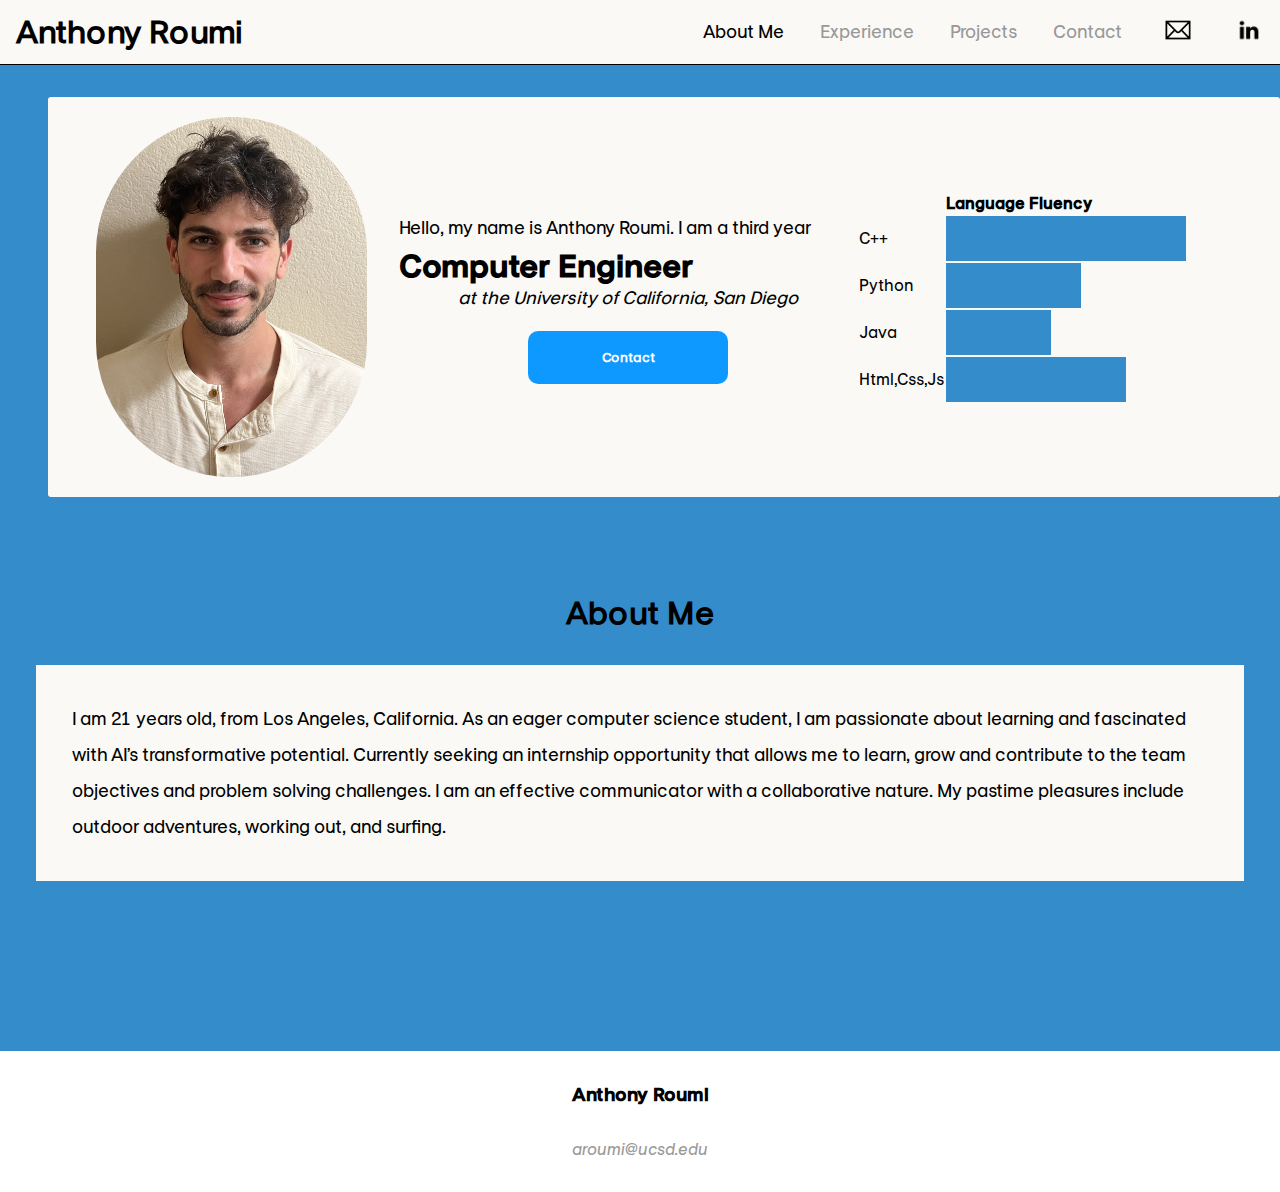
==== index.html @ ed226b7c "errorsfixed" ====
<!DOCTYPE html>
<html lang="en">

<head>
	<meta charset="utf-8" />
	<meta name="description" content="Anthony Roumi's Personal Portfolio" />
	<meta name="keywords" content="HTML, CSS, JavaScript, Computer Engineer" />
	<meta name="author" content="Anthony Roumi" />
	<meta name="viewport" content="width=device-width, initial-scale=1.0" />
	<link rel="stylesheet" media="screen and (min-width: 850px)" href="styles/header.css"/>
	<link rel="stylesheet" media="screen and (max-width: 849px)" href="styles/dropdown.css"/>


	
	<link rel="stylesheet" media="screen and (min-width: 850px)" href="styles/main.css"/>
	<link rel="stylesheet" media="screen and (min-width: 640px) and (max-width: 849px)" href="styles/tablet.css"/>
	<link rel="stylesheet" media="screen and (max-width: 639px)" href="styles/phone.css"/>

	<script>console.log("Hire me!");</script>

	<title>Anthony Roumi</title>
	<template>hidden</template>
	</head>
	<body>			
		<header class="header">
			<h1>
				<a href="/index.html"> Anthony Roumi</a>
			</h1>
				<nav class="navigation_bar">
					<button class="dropbtn">Menu</button>
					<ul class="dropdown">
							<li class="current">
								<a href="/index.html">About Me</a>
							</li>
							<li>
								<a href="/experience.html">Experience</a>
							</li>
							<li>
								<a href="/projects.html">Projects</a>
							</li>
							<li>
								<a href="/contact_me.html">Contact</a>
							</li>
							<li>
								<a href="mailto:aroumi@ucsd.edu"><img height="40" src="/images/contacticons/mailicon.png" alt="mail icon"></a>
							</li>
							<li>
								<a href="https://www.linkedin.com/in/anthony-roumi-6b647123b/"><img height="30" src="/images/contacticons/linkedinicon.png" alt="linkedin icon"></a>
							</li>
					</ul>
				</nav>
				</header>
				<div id="intro">
					<section class="introinfo">
						<p style="line-height: 2;">Hello, my name is Anthony Roumi. I am a third year</p>
						
						<b>Computer Engineer</b>
						
						<em> at the University of California, San Diego</em>
						<br>
						<button id="contact"> Contact</button>
					</section>
					
					<img src="/images/profilepic.jpg" alt="Profile image">
					
					

					<table>
						<tr>
							<th></th>
							<th style="font-family:europabold">Language Fluency</th>
						</tr>
						<tr>
							<td>C++</td>
							<td>
								<svg>
									<rect width="50" height="10" style="width:80%; height:100%"/>
								</svg>
							</td>
						</tr>
						<tr>
							<td>Python</td>
							<td>
								<svg>
									<rect width="50" height="10" style="width:45%; height:100%"/>
								</svg>
							</td>
						</tr>
						<tr>
							<td>Java</td>
							<td>
								<svg>
									<rect width="50" height="10" style="width:35%; height:100%"/>
								</svg>
							</td>
						</tr>
						<tr>
							<td>Html,Css,Js</td>
							<td>
								<svg>
									<rect width="50" height="10" style="width:60%; height:100%"/>
								</svg>
							</td>
						</tr>
					</table>
				
				</div>
		<main>
			<div class="aboutme">
				<section class="about_container">
					<h2>About Me</h2>
					<p>I am 21 years old, from Los Angeles, California. 
						As an eager computer science student, I am passionate about learning and fascinated 
						with AI’s transformative potential. Currently seeking an internship
						opportunity that allows me to learn, grow and contribute to
						the team objectives and problem solving challenges. I am an effective communicator
						with a collaborative nature. My pastime pleasures include outdoor adventures, working out, and surfing.
					</p>
				</section>
				</div>
			
			</main>
			<footer>
				<h3 style="font-family:europabold">Anthony Roumi</h3>
				<a href="mailto:aroumi@ucsd.edu"> <p style="font-family:europathin">aroumi@ucsd.edu</p></a>
			</footer>
		</body>
	</html>
---- styles/header.css ----
@import url(vars.css);

* {
  margin: 0;
  padding: 0;
  font-family: var(--main-font), sans-serif,serif;
}

body {
  background-color: var(--background-color);
}

.header {
  background-color: var(--offwhite);
  display: flex;
  justify-content: space-between;
  align-items:center;
  border-bottom:solid black 0.75px;
  height: 4em;
}

.header h1>a {
  margin-left:.5em;
  text-decoration: none;
  color:black;  
}

ul {
  display: flex;
  align-items: center;
  gap: 2em;
  font-size: large;
}


.navigation_bar {
  justify-content: flex-end;
  margin-right: 1em;
}

.dropbtn {
  display: none;
}


.current>a {
  color:black;
}

ul li,a {
  list-style-type: none;
  text-decoration: none;
  color:rgb(152, 152, 152);
}

a:has(+img) {
  display:flex;
}


footer {
  display:flex;
  flex-direction:column;
  gap:2em;
  align-items:center;
  background-color:white;
  padding:2em;
  margin-top:5em;
}

/* To animate the tabs */

a[href="/index.html"] {
  transition: all 150ms ease-out;
}
a[href="/index.html"]:hover {
  color:#000000;
}

a[href="/experience.html"] {
  transition: all 150ms ease-out;
}
a[href="/experience.html"]:hover {
  color:#000000;
}

a[href="/projects.html"] {
  transition: all 150ms ease-out;
}
a[href="/projects.html"]:hover {
  color:#000000;
}

a[href="/contact_me.html"] {
  transition: all 150ms ease-out;
}

a[href="/contact_me.html"]:hover {
  color:#000000;
}
---- styles/dropdown.css ----
@import url(vars.css);

* {
  margin: 0;
  padding: 0;
  font-family: var(--main-font), sans-serif,serif;
}

body {
  background-color: var(--background-color);
}

.header {
  background-color: var(--offwhite);
  display: flex;
  justify-content: space-between;
  align-items:center;
  border-bottom:solid black 0.75px;
  height: 4em;
}

.header h1>a {
  font-size: x-large;
  justify-self:center;
  margin-left:.5em;
  text-decoration: none;
  color:black;  
}



.navigation_bar {
  margin-right: 1em;
  overflow: hidden;
  background-color: var(--background-color);
  font-family: var(--main-font);
  z-index: 1;
  
}


.navigation_bar a {
  font-size: 1em;
  text-align:center;
  padding: 1em 2em;
  text-decoration: none;
}

.dropdown {
  overflow:hidden;
}

.dropbtn {
  border: none;
  outline: none;
  color: white;
  padding: 1em 3em;
  background-color: inherit;
  font-family: inherit; 
  margin: 0; 
}

.navigation_bar li a:hover, .dropdown:hover .dropbtn {
  background-color: white;
  
}

ul li {
  display: none;
  background-color: #f9f9f9;
  box-shadow: 0px 8px 16px 0px rgba(0,0,0,0.2);

  
}

ul li a {
  color: black;
  padding: 12em 16em;
  text-decoration: none;
  display: block;
}

ul li a a:hover {
  background-color: #ddd;
  align-self:flex-end;
}

ul li a:hover {
  background-color: rgb(198, 198, 198);
}

.navigation_bar:hover ul li {
  display: block;
}


.navigation_bar:hover ul{
  margin-top:250%;
}


footer {
  display:flex;
  flex-direction:column;
  gap:2em;
  align-items:center;
  background-color:white;
  padding:2em;
  margin-top:5em;
}
---- styles/main.css ----
@import url(vars.css);



#intro {
  margin-top: 2em;
  margin-left: 3em;
  display: flex;
  background-color: var(--offwhite);
  border-radius: 3px;
  height: 25em;
}


.introinfo {
  display: flex;
  flex-direction: column;
  font-size:large;
  align-self:center;
  width:100vw;
}

.introinfo b {
  position:relative;
  font-size:xx-large ; 
  font-family:europabold;
}

.introinfo em{
  position: relative;
  align-self: center;
}

#contact {
  
  object-fit: contain;
  align-self: center;
  height: 4em;
  width: 15em;
  background-color: #0D99FF; 
  border-radius: 10px;
  border: none;
  transition: all 100ms ease-out;
  color: white;
  font-weight: bold;
}

#contact:hover, #contact:focus {
  cursor:pointer;
}

#intro img {
  position:relative;
  align-self:center;
  margin-right:2em;
  order:-1;
  height: 40vh;
  border-radius: 10em;
  object-fit:contain;
  margin-left:3em; 
  
}

.aboutme {
  display: flex;

}


table {
  align-self:center;
  text-align: left;
  margin-right:2em;
}



th, td {
  vertical-align: middle;
}

svg {
  display: block; 
  height: 5vh; 
}

rect {
  width: 100%;
  height: 100%; 
  fill: var(--background-color);
}


.about_container {
  display: flex;
  flex-direction: column;
}

.about_container h2 {
  margin-top: 3em;
  margin-bottom:1em;
  font-size: xx-large;
  align-self: center;
}
.about_container p {
  background-color: var(--offwhite);
  color:rgb(0, 0, 0);
  align-self:center;
  font-size: large;
  line-height: 2;
  padding: 2em;
  margin: 0 2em;
  margin-bottom:5em;
  

}
---- styles/tablet.css ----
@import url(vars.css);



#intro {
  margin-top: 2em;
  display: flex;
  background-color: var(--offwhite);
  height: 25em;
  align-items: center;
  justify-content:space-evenly;
}



.introinfo {
  display: flex;
  flex-direction: column;
  font-size:medium;
  
  justify-self:center;
  margin-top: 3em; 
}


.introinfo em{
  position: relative;
  align-self: flex-end;
}

.introinfo b {
  font-size:x-large ; 
  font-family:europabold;
}

#contact {
  object-fit: contain;
  align-self: flex-end;
  justify-self:flex-end;
  height: 4em;
  width: 12em;
  background-color: #0D99FF; 
  border-radius: 10px;
  border: none;
  transition: all 100ms ease-out;
  color: white;
  font-weight: bold;
}

#contact:hover, #contact:focus {
  cursor:pointer;
  background-color: #6fb6e9;
}

#intro img {
  height: 40vh;
  border-radius: 10em;
  object-fit:contain;
  order:-1;
  margin-left:3em; 
}

.aboutme {
  display: flex;

}


table {
  display:none;
}



.about_container {
  display: flex;
  flex-direction: column;
}

.about_container h2 {
  margin-top: 3em;
  margin-bottom:1em;
  font-size: xx-large;
  align-self: center;
}
.about_container p {
  background-color: var(--offwhite);
  color:rgb(0, 0, 0);
  align-self:center;
  font-size: large;
  line-height: 2;
  padding: 2em;
  margin: 0 2em;
  margin-bottom:5em;
}
---- styles/phone.css ----
@import url(vars.css);



#intro {
  margin-top: 2em;
  display: flex;
  background-color: var(--offwhite);
  height: 25em;
  align-items: center;
  justify-content:space-between;
}


.introinfo {
  display: flex;
  flex-direction: column;
  font-size:small;
  align-self:center;
  order:1;
  margin-right:2em;
  justify-self:center;
  margin-left:1em;
}



.introinfo em{
  position: relative;
  align-self: flex-end;
  font-size:small;
}

.introinfo b {
  font-size:x-large ; 
  font-family:europabold;
}

#contact {
  display:none;
}


#intro img {
  height: 35vh;
  border-radius: 10em;
  object-fit:contain;
  order:-1;
  margin-left:2em; 
}

.aboutme {
  display: flex;

}


table {
  display:none;
 height: 15%;
  width: 30%;
  text-align: left;
  align-self:flex-end;
  margin-bottom:4em;
 order:-1;
 margin-left:2em;
  
}



th, td {
  vertical-align: middle;
}

svg {
  display: block; 
  height: 20px; 
}

rect {
  width: 100%;
  height: 100%; 
  fill: var(--background-color);
}


.about_container {
  display: flex;
  flex-direction: column;
}

.about_container h2 {
  margin-top: 3em;
  margin-bottom:1em;
  font-size: xx-large;
  align-self: center;
}
.about_container p {
  background-color: var(--offwhite);
  color:rgb(0, 0, 0);
  align-self:center;
  font-size: large;
  line-height: 2;
  padding: 2em;
  margin: 0 2em;
  margin-bottom:5em;
  

}
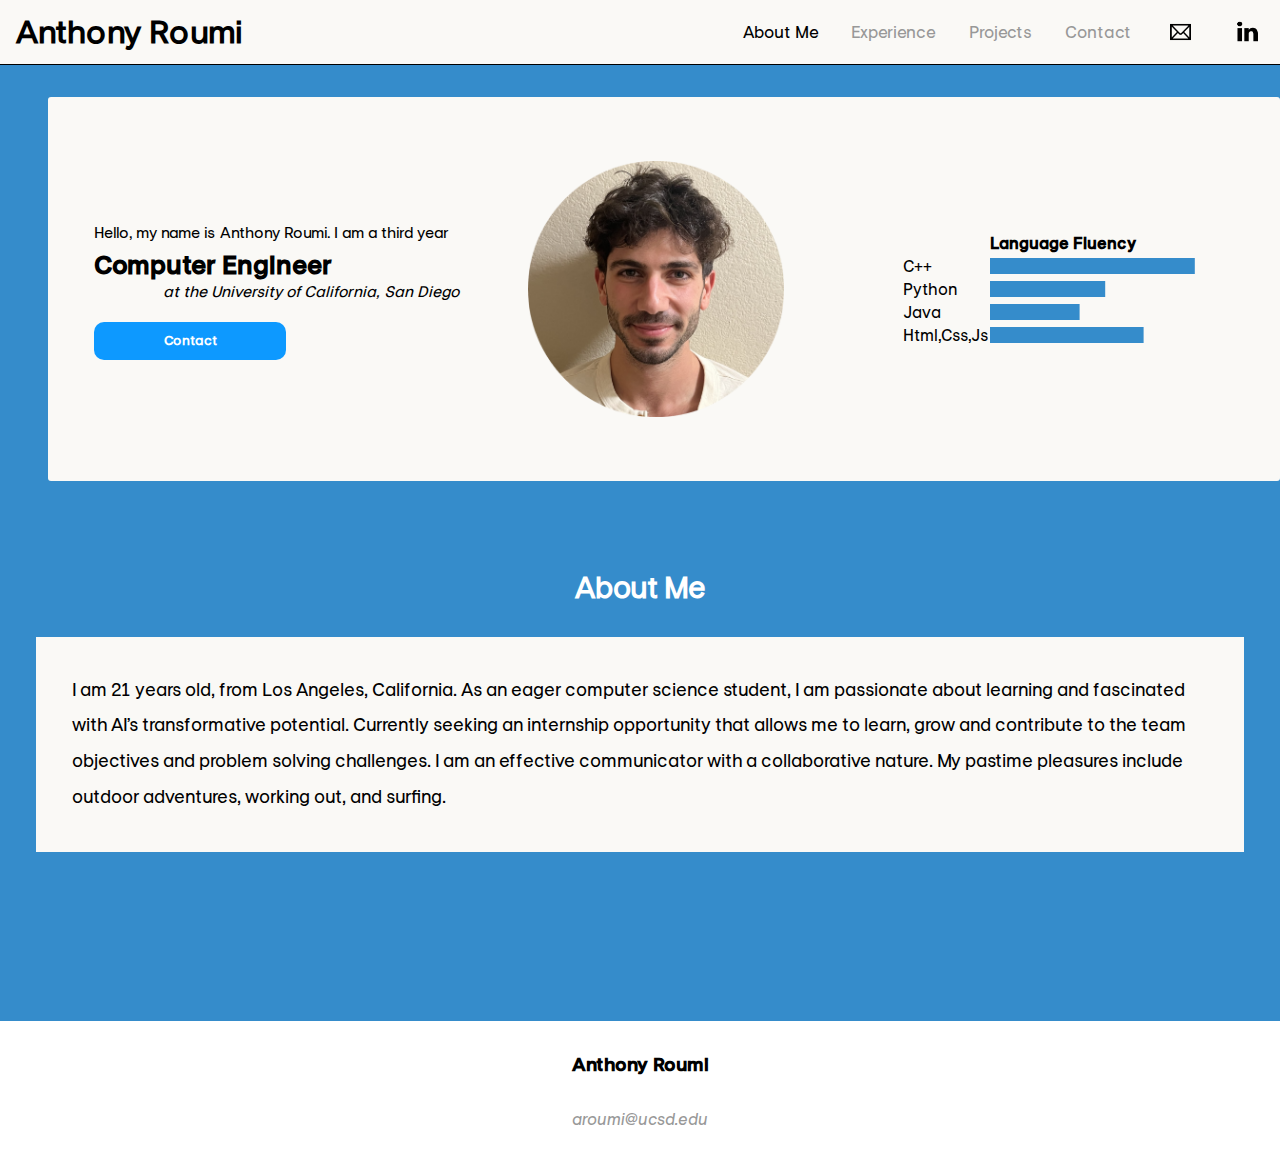
==== commit 8f9ca4bd: "responsivewebdesign:D" ====
--- a/index.html
+++ b/index.html
@@ -7,8 +7,8 @@
 	<meta name="keywords" content="HTML, CSS, JavaScript, Computer Engineer" />
 	<meta name="author" content="Anthony Roumi" />
 	<meta name="viewport" content="width=device-width, initial-scale=1.0" />
-	<link rel="stylesheet" media="screen and (min-width: 850px)" href="styles/header.css"/>
-	<link rel="stylesheet" media="screen and (max-width: 849px)" href="styles/dropdown.css"/>
+	<link rel="stylesheet" media="screen and (min-width: 950px)" href="styles/header.css"/>
+	<link rel="stylesheet" media="screen and (max-width: 949px)" href="styles/dropdown.css"/>
 
 
 	
@@ -42,10 +42,10 @@
 								<a href="/contact_me.html">Contact</a>
 							</li>
 							<li>
-								<a href="mailto:aroumi@ucsd.edu"><img height="40" src="/images/contacticons/mailicon.png" alt="mail icon"></a>
+								<a href="mailto:aroumi@ucsd.edu"><img style="margin-top:.3em" src="/images/contacticons/mailicon.png" alt="mail icon"></a>
 							</li>
 							<li>
-								<a href="https://www.linkedin.com/in/anthony-roumi-6b647123b/"><img height="30" src="/images/contacticons/linkedinicon.png" alt="linkedin icon"></a>
+								<a href="https://www.linkedin.com/in/anthony-roumi-6b647123b/"><img style="margin-top:.2em;" src="/images/contacticons/linkedinicon.png" alt="linkedin icon"></a>
 							</li>
 					</ul>
 				</nav>
@@ -61,7 +61,7 @@
 						<button id="contact"> Contact</button>
 					</section>
 					
-					<img src="/images/profilepic.jpg" alt="Profile image">
+					<img src="/images/profilepic.png" alt="Profile image">
 					
 					
 
--- a/styles/header.css
+++ b/styles/header.css
@@ -22,14 +22,15 @@
 .header h1>a {
   margin-left:.5em;
   text-decoration: none;
-  color:black;  
+  color:black;
+  font-size: 2.5vw;  
 }
 
 ul {
   display: flex;
   align-items: center;
   gap: 2em;
-  font-size: large;
+  font-size: 1.3vw;
 }
 
 
@@ -58,6 +59,11 @@
 }
 
 
+ul:last-child li img {
+  height: 2.6vw;
+}
+
+
 footer {
   display:flex;
   flex-direction:column;
@@ -68,33 +74,14 @@
   margin-top:5em;
 }
 
+
 /* To animate the tabs */
 
-a[href="/index.html"] {
-  transition: all 150ms ease-out;
-}
-a[href="/index.html"]:hover {
-  color:#000000;
+ul li a {
+  transition: all 100ms ease-out;
 }
 
-a[href="/experience.html"] {
-  transition: all 150ms ease-out;
-}
-a[href="/experience.html"]:hover {
-  color:#000000;
+ul li a:hover {
+  color: black;
 }
 
-a[href="/projects.html"] {
-  transition: all 150ms ease-out;
-}
-a[href="/projects.html"]:hover {
-  color:#000000;
-}
-
-a[href="/contact_me.html"] {
-  transition: all 150ms ease-out;
-}
-
-a[href="/contact_me.html"]:hover {
-  color:#000000;
-}
--- a/styles/dropdown.css
+++ b/styles/dropdown.css
@@ -39,10 +39,14 @@
 }
 
 
+ul:last-child li img {
+  height: 2em;
+}
+
 .navigation_bar a {
   font-size: 1em;
   text-align:center;
-  padding: 1em 2em;
+  padding:1em 0.5em;
   text-decoration: none;
 }
 
@@ -54,10 +58,9 @@
   border: none;
   outline: none;
   color: white;
-  padding: 1em 3em;
-  background-color: inherit;
-  font-family: inherit; 
-  margin: 0; 
+  padding: 1em 2em;
+  background-color: var(--background-color);
+  font-family: var(--main-font); 
 }
 
 .navigation_bar li a:hover, .dropdown:hover .dropbtn {
@@ -69,15 +72,16 @@
   display: none;
   background-color: #f9f9f9;
   box-shadow: 0px 8px 16px 0px rgba(0,0,0,0.2);
-
-  
 }
 
 ul li a {
   color: black;
-  padding: 12em 16em;
   text-decoration: none;
   display: block;
+}
+
+ul li:nth-child(1) {
+  margin-top:310%;
 }
 
 ul li a a:hover {
@@ -94,11 +98,6 @@
 }
 
 
-.navigation_bar:hover ul{
-  margin-top:250%;
-}
-
-
 footer {
   display:flex;
   flex-direction:column;
--- a/styles/main.css
+++ b/styles/main.css
@@ -8,35 +8,34 @@
   display: flex;
   background-color: var(--offwhite);
   border-radius: 3px;
-  height: 25em;
+  height: 30vw ;
+  justify-content:space-evenly;
+
 }
 
 
 .introinfo {
   display: flex;
   flex-direction: column;
-  font-size:large;
+  font-size:1.2vw;
   align-self:center;
+  margin-left:3em;
   width:100vw;
 }
 
 .introinfo b {
   position:relative;
-  font-size:xx-large ; 
+  font-size:2vw; 
   font-family:europabold;
 }
 
 .introinfo em{
-  position: relative;
-  align-self: center;
+  margin-left:4.5em;
 }
 
 #contact {
-  
-  object-fit: contain;
-  align-self: center;
-  height: 4em;
-  width: 15em;
+  height: 3vw;
+  width: 15vw;
   background-color: #0D99FF; 
   border-radius: 10px;
   border: none;
@@ -47,18 +46,20 @@
 
 #contact:hover, #contact:focus {
   cursor:pointer;
+  background-color: #6fb6e9;
 }
 
 #intro img {
-  position:relative;
+  position:absolute;
+  margin-left:5em;
+  margin-right:5em;
   align-self:center;
-  margin-right:2em;
-  order:-1;
-  height: 40vh;
-  border-radius: 10em;
-  object-fit:contain;
-  margin-left:3em; 
-  
+  justify-self:center;
+  margin-right:6em;
+  height: 30em;
+  width: 20vw;;
+  object-fit:contain;  
+  border-radius:50%;
 }
 
 .aboutme {
@@ -71,6 +72,7 @@
   align-self:center;
   text-align: left;
   margin-right:2em;
+  margin-left: 2em;
 }
 
 
@@ -81,7 +83,8 @@
 
 svg {
   display: block; 
-  height: 5vh; 
+  height: 1em;
+  width: 20vw; 
 }
 
 rect {
@@ -97,22 +100,21 @@
 }
 
 .about_container h2 {
+  color:white;
   margin-top: 3em;
   margin-bottom:1em;
-  font-size: xx-large;
+  font-size: 2.3vw;
   align-self: center;
 }
 .about_container p {
   background-color: var(--offwhite);
   color:rgb(0, 0, 0);
   align-self:center;
-  font-size: large;
+  font-size: 1.4vw;
   line-height: 2;
   padding: 2em;
   margin: 0 2em;
   margin-bottom:5em;
-  
-
 }
 
 
--- a/styles/tablet.css
+++ b/styles/tablet.css
@@ -3,10 +3,10 @@
 
 
 #intro {
-  margin-top: 2em;
+  margin-top: 3em;
   display: flex;
   background-color: var(--offwhite);
-  height: 25em;
+  height: 45vw;
   align-items: center;
   justify-content:space-evenly;
 }
@@ -16,10 +16,8 @@
 .introinfo {
   display: flex;
   flex-direction: column;
-  font-size:medium;
-  
+  font-size:2vw;
   justify-self:center;
-  margin-top: 3em; 
 }
 
 
@@ -29,7 +27,7 @@
 }
 
 .introinfo b {
-  font-size:x-large ; 
+  font-size:4vw; 
   font-family:europabold;
 }
 
@@ -53,11 +51,9 @@
 }
 
 #intro img {
-  height: 40vh;
-  border-radius: 10em;
+  width:35vw;
   object-fit:contain;
-  order:-1;
-  margin-left:3em; 
+  
 }
 
 .aboutme {
@@ -78,20 +74,92 @@
 }
 
 .about_container h2 {
-  margin-top: 3em;
+  color:white;
+  margin-top: 2em;
   margin-bottom:1em;
-  font-size: xx-large;
+  font-size: 4vw;
   align-self: center;
 }
 .about_container p {
   background-color: var(--offwhite);
   color:rgb(0, 0, 0);
   align-self:center;
-  font-size: large;
+  font-size: 2vw;
   line-height: 2;
   padding: 2em;
   margin: 0 2em;
   margin-bottom:5em;
+}
+
+.experience_container {
+  display: flex;
+  flex-direction: column;
+}
+
+.experience_container h1 {
+  margin-top: 1.2em;
+  margin-bottom:1em;
+  font-size: 4vw;
+  color:white;
+  align-self: center;
+}
+
+.experience_container p {
+  background-color: white;
+  color:rgb(0, 0, 0);
+  align-self:center;
+  font-size: 2vw;
+  padding: 2em;
+  margin: 0 2em;
+  border-top: black solid 1px;
+  border-right: black solid 1px;
+  border-left: black solid 1px;
+  line-height: 2;
+}
+
+.experience_container details {
+  background-color: white;
+  font-size: 2vw;
+  padding: 2em;
+  margin:0 2em;
+  
+  border-right: black solid 1px;
+  border-left: black solid 1px;
+  border-bottom: black solid 1px;
+}
+
+details img {
+  height: 20vw;
+}
+
+details video {
+  height: 21vw;
+}
+
+
+.project_container {
+  display: flex;
+  flex-direction: column;
+  
+}
+
+.project_container h1{
+  align-self: center;
+  font-size: 4vw;
+  margin-top: 1.2em;
+  color: white;
+}
+
+
+.project_container p {
+  background-color: white;
+  color:rgb(0, 0, 0);
+  align-self:center;
+  font-size: 2vw;
+  padding: 2em;
+  margin: 0 2em;
+  border: solid black 1px;
+  margin-top: 2em;
 }
 
 
--- a/styles/phone.css
+++ b/styles/phone.css
@@ -6,7 +6,7 @@
   margin-top: 2em;
   display: flex;
   background-color: var(--offwhite);
-  height: 25em;
+  height: 40vw;
   align-items: center;
   justify-content:space-between;
 }
@@ -15,73 +15,56 @@
 .introinfo {
   display: flex;
   flex-direction: column;
-  font-size:small;
+  font-size:2vw;
   align-self:center;
-  order:1;
-  margin-right:2em;
   justify-self:center;
-  margin-left:1em;
+  margin-left:2em;
 }
-
-
 
 .introinfo em{
   position: relative;
   align-self: flex-end;
-  font-size:small;
+  font-size:2vw;
 }
 
 .introinfo b {
-  font-size:x-large ; 
+  font-size:4vw ; 
   font-family:europabold;
 }
 
 #contact {
-  display:none;
+  object-fit: contain;
+  align-self: flex-end;
+  justify-self:flex-end;
+  height: 6vw;
+  width: 15vw;
+  background-color: #0D99FF; 
+  border-radius: 10px;
+  border: none;
+  transition: all 100ms ease-out;
+  color: white;
+  font-weight: bold;
+}
+
+#contact:hover, #contact:focus {
+  cursor:pointer;
+  background-color: #6fb6e9;
 }
 
 
 #intro img {
-  height: 35vh;
-  border-radius: 10em;
+  height: 30vw;
   object-fit:contain;
-  order:-1;
-  margin-left:2em; 
+  margin-right:2em;
 }
 
 .aboutme {
   display: flex;
-
 }
 
 
 table {
   display:none;
- height: 15%;
-  width: 30%;
-  text-align: left;
-  align-self:flex-end;
-  margin-bottom:4em;
- order:-1;
- margin-left:2em;
-  
-}
-
-
-
-th, td {
-  vertical-align: middle;
-}
-
-svg {
-  display: block; 
-  height: 20px; 
-}
-
-rect {
-  width: 100%;
-  height: 100%; 
-  fill: var(--background-color);
 }
 
 
@@ -91,22 +74,93 @@
 }
 
 .about_container h2 {
-  margin-top: 3em;
+  margin-top: 2em;
   margin-bottom:1em;
-  font-size: xx-large;
+  font-size: 5vw;
+  color: white;
   align-self: center;
 }
 .about_container p {
   background-color: var(--offwhite);
   color:rgb(0, 0, 0);
   align-self:center;
-  font-size: large;
+  font-size: 3vw;
   line-height: 2;
   padding: 2em;
   margin: 0 2em;
   margin-bottom:5em;
+
+}
+
+.experience_container {
+  display: flex;
+  flex-direction: column;
+}
+
+.experience_container h1 {
+  margin-top: 1.2em;
+  margin-bottom:1em;
+  font-size: 5vw;
+  color:white;
+  align-self: center;
+}
+
+.experience_container p {
+  background-color: white;
+  color:rgb(0, 0, 0);
+  align-self:center;
+  font-size: 3vw;
+  padding: 2em;
+  margin: 0 2em;
+  border-top: black solid 1px;
+  border-right: black solid 1px;
+  border-left: black solid 1px;
+  line-height: 2;
+}
+
+.experience_container details {
+  background-color: white;
+  font-size: 3vw;
+  padding: 2em;
+  margin:0 2em;
   
+  border-right: black solid 1px;
+  border-left: black solid 1px;
+  border-bottom: black solid 1px;
+}
 
+details img {
+  height: 20vw;
+}
+
+details video {
+  height: 21vw;
+}
+
+
+.project_container {
+  display: flex;
+  flex-direction: column;
+  
+}
+
+.project_container h1{
+  align-self: center;
+  font-size: 5vw;
+  margin-top: 1.2em;
+  color: white;
+}
+
+
+.project_container p {
+  background-color: white;
+  color:rgb(0, 0, 0);
+  align-self:center;
+  font-size: 3vw;
+  padding: 2em;
+  margin: 0 2em;
+  border: solid black 1px;
+  margin-top: 2em;
 }
 
 
@@ -114,3 +168,4 @@
 
 
 
+
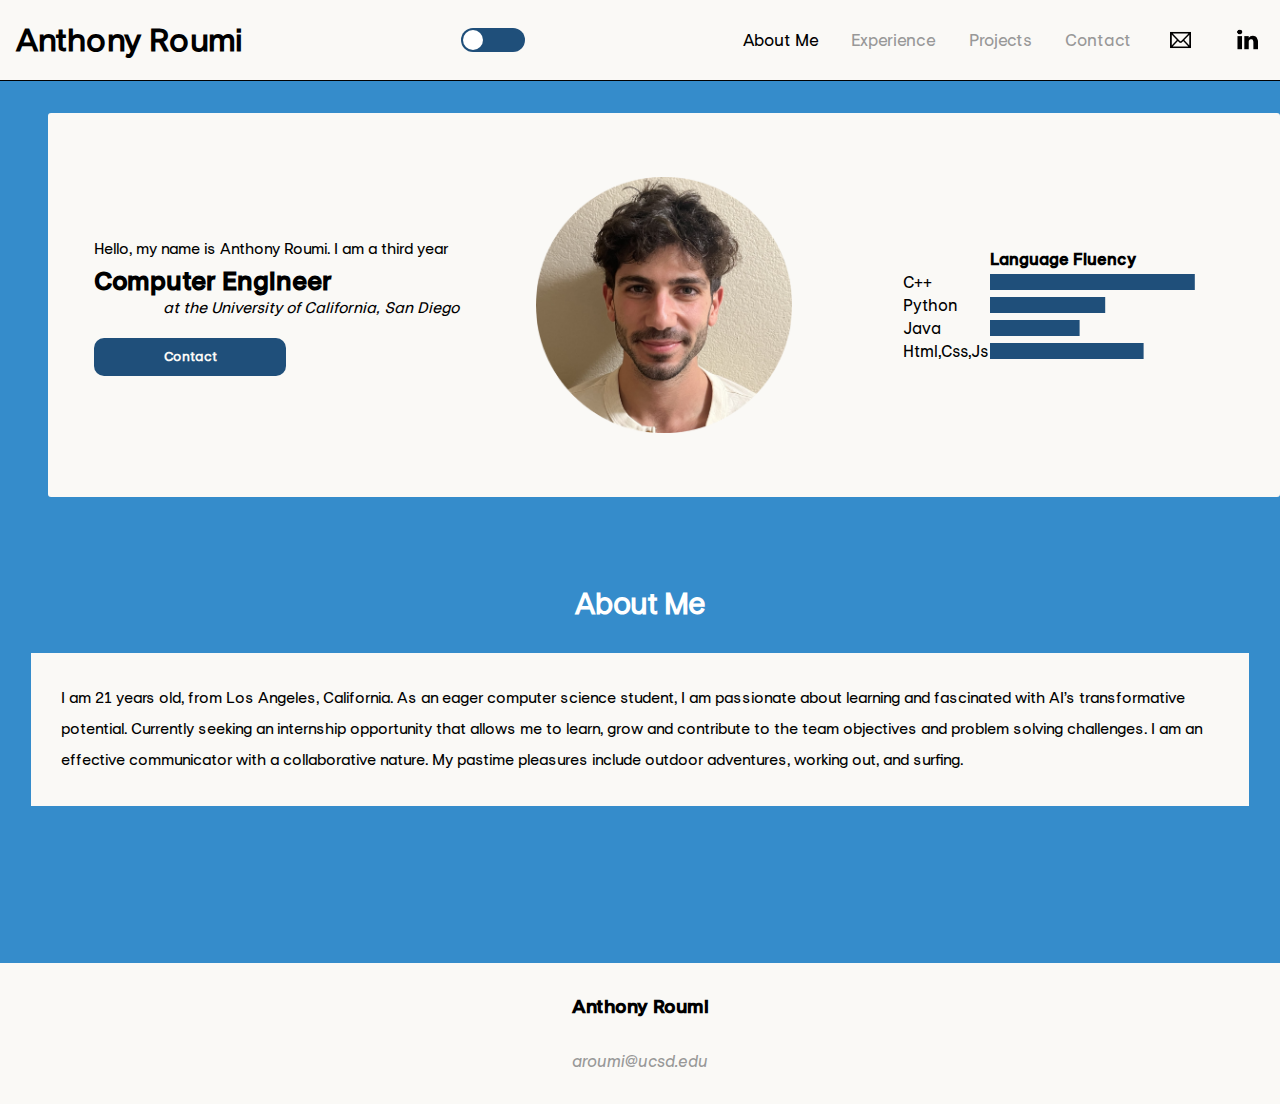
==== commit 24d435c0: "light/dark mode" ====
--- a/index.html
+++ b/index.html
@@ -1,5 +1,5 @@
 <!DOCTYPE html>
-<html lang="en">
+<html lang="en" data-theme="light">
 
 <head>
 	<meta charset="utf-8" />
@@ -19,15 +19,30 @@
 	<script>console.log("Hire me!");</script>
 
 	<title>Anthony Roumi</title>
-	<template>hidden</template>
+	<script type="text/javascript" src="/form.js"></script>
 	</head>
 	<body>			
 		<header class="header">
 			<h1>
 				<a href="/index.html"> Anthony Roumi</a>
 			</h1>
+			
+			<label class="toggle">
+				<span class="onoff"></span>
+				<input type="checkbox" id="checkbox">
+				<span class="slider"></span>
+			</label>
+			<noscript>
+				<style>
+					.toggle {
+						display:none;
+					}
+				</style>
+			</noscript>
 				<nav class="navigation_bar">
+					
 					<button class="dropbtn">Menu</button>
+					
 					<ul class="dropdown">
 							<li class="current">
 								<a href="/index.html">About Me</a>
@@ -42,7 +57,7 @@
 								<a href="/contact_me.html">Contact</a>
 							</li>
 							<li>
-								<a href="mailto:aroumi@ucsd.edu"><img style="margin-top:.3em" src="/images/contacticons/mailicon.png" alt="mail icon"></a>
+								<a href="mailto:aroumi@ucsd.edu"><img style="margin-top:.3em" src="/images/contacticons/mailicon.png" style="color:white;" alt="mail icon"></a>
 							</li>
 							<li>
 								<a href="https://www.linkedin.com/in/anthony-roumi-6b647123b/"><img style="margin-top:.2em;" src="/images/contacticons/linkedinicon.png" alt="linkedin icon"></a>
--- a/styles/header.css
+++ b/styles/header.css
@@ -13,16 +13,17 @@
 .header {
   background-color: var(--offwhite);
   display: flex;
-  justify-content: space-between;
+  justify-content:space-between;
+
   align-items:center;
-  border-bottom:solid black 0.75px;
-  height: 4em;
+  border-bottom:solid var(--textcolor) 0.75px;
+  height: 5em;
 }
 
 .header h1>a {
   margin-left:.5em;
   text-decoration: none;
-  color:black;
+  color: var(--textcolor);
   font-size: 2.5vw;  
 }
 
@@ -45,7 +46,7 @@
 
 
 .current>a {
-  color:black;
+  color: var(--textcolor);
 }
 
 ul li,a {
@@ -69,9 +70,10 @@
   flex-direction:column;
   gap:2em;
   align-items:center;
-  background-color:white;
+  background-color: var(--offwhite);
   padding:2em;
   margin-top:5em;
+  color: var(--textcolor);
 }
 
 
@@ -82,6 +84,50 @@
 }
 
 ul li a:hover {
-  color: black;
+  color: var(--textcolor);
 }
 
+.toggle {
+  position: relative;
+}
+
+.toggle input {
+  position: absolute;
+  opacity: 0;
+  width: 0;
+  height: 0;
+}
+
+
+.slider {
+  /* position: relative; */
+  display: block;
+  cursor: pointer;
+  background-color: var(--button-color);
+  transition: 0.3s;
+  width: 4em;
+  height: 1.5em;
+  border-radius: 25px;
+}
+
+
+.slider:before {
+  content:'';
+  position: absolute;
+  height: 1.25em;
+  width: 1.25em;
+  background-color: white;
+  transition: .3s;
+  border-radius: 100px;
+  top: .13em;
+  left: .15em;
+}
+
+input:checked + .slider:before {
+  transform: translateX(2.5em);
+}
+
+input:checked + .slider {
+  background-color: black;
+  box-shadow: 0 0 12px white;
+}--- a/styles/dropdown.css
+++ b/styles/dropdown.css
@@ -15,7 +15,7 @@
   display: flex;
   justify-content: space-between;
   align-items:center;
-  border-bottom:solid black 0.75px;
+  border-bottom:solid var(--textcolor) 0.75px;
   height: 4em;
 }
 
@@ -24,7 +24,7 @@
   justify-self:center;
   margin-left:.5em;
   text-decoration: none;
-  color:black;  
+  color:var(--textcolor);  
 }
 
 
@@ -46,7 +46,7 @@
 .navigation_bar a {
   font-size: 1em;
   text-align:center;
-  padding:1em 0.5em;
+  padding:1em 2.6em;
   text-decoration: none;
 }
 
@@ -57,53 +57,89 @@
 .dropbtn {
   border: none;
   outline: none;
-  color: white;
-  padding: 1em 2em;
-  background-color: var(--background-color);
+  color: var(--offwhite);
+  padding: 1em 5em;
+  background-color: var(--button-color);
   font-family: var(--main-font); 
 }
 
-.navigation_bar li a:hover, .dropdown:hover .dropbtn {
-  background-color: white;
-  
+.navigation_bar li a:hover{
+  background-color: var(--background-color);  
 }
+
 
 ul li {
   display: none;
-  background-color: #f9f9f9;
-  box-shadow: 0px 8px 16px 0px rgba(0,0,0,0.2);
+  background-color: var(--offwhite);
+  box-shadow: 0px 8px 16px 0px rgba(0,0,0,.3);
 }
 
 ul li a {
-  color: black;
+  color: var(--textcolor);
   text-decoration: none;
   display: block;
-}
-
-ul li:nth-child(1) {
-  margin-top:310%;
-}
-
-ul li a a:hover {
-  background-color: #ddd;
-  align-self:flex-end;
-}
-
-ul li a:hover {
-  background-color: rgb(198, 198, 198);
 }
 
 .navigation_bar:hover ul li {
   display: block;
 }
 
+.navigation_bar:hover ul {
+  position:fixed;
+}
 
 footer {
   display:flex;
+  color: var(--textcolor);
   flex-direction:column;
   gap:2em;
   align-items:center;
-  background-color:white;
+  background-color: var(--offwhite);
   padding:2em;
   margin-top:5em;
 }
+
+.toggle {
+  position: relative;
+}
+
+.toggle input {
+  position: absolute;
+  opacity: 0;
+  width: 0;
+  height: 0;
+}
+
+
+.slider {
+  /* position: relative; */
+  display: block;
+  cursor: pointer;
+  background-color: var(--button-color);
+  transition: 0.3s;
+  width: 4em;
+  height: 1.5em;
+  border-radius: 25px;
+}
+
+
+.slider:before {
+  content:'';
+  position: absolute;
+  height: 1.25em;
+  width: 1.25em;
+  background-color: white;
+  transition: .3s;
+  border-radius: 100px;
+  top: .13em;
+  left: .15em;
+}
+
+input:checked + .slider:before {
+  transform: translateX(2.5em);
+}
+
+input:checked + .slider {
+  background-color: black;
+  box-shadow: 0 0 12px white;
+}--- a/styles/main.css
+++ b/styles/main.css
@@ -21,6 +21,7 @@
   align-self:center;
   margin-left:3em;
   width:100vw;
+  color: var(--textcolor);
 }
 
 .introinfo b {
@@ -36,11 +37,11 @@
 #contact {
   height: 3vw;
   width: 15vw;
-  background-color: #0D99FF; 
+  background-color: var(--button-color); 
   border-radius: 10px;
   border: none;
   transition: all 100ms ease-out;
-  color: white;
+  color: var(--offwhite);
   font-weight: bold;
 }
 
@@ -55,7 +56,7 @@
   margin-right:5em;
   align-self:center;
   justify-self:center;
-  margin-right:6em;
+  margin-right:5em;
   height: 30em;
   width: 20vw;;
   object-fit:contain;  
@@ -73,9 +74,8 @@
   text-align: left;
   margin-right:2em;
   margin-left: 2em;
+  color:var(--textcolor);
 }
-
-
 
 th, td {
   vertical-align: middle;
@@ -90,7 +90,7 @@
 rect {
   width: 100%;
   height: 100%; 
-  fill: var(--background-color);
+  fill: var(--button-color);
 }
 
 
@@ -100,17 +100,18 @@
 }
 
 .about_container h2 {
-  color:white;
+  color: white;
   margin-top: 3em;
   margin-bottom:1em;
   font-size: 2.3vw;
   align-self: center;
 }
+
 .about_container p {
   background-color: var(--offwhite);
-  color:rgb(0, 0, 0);
+  color:var(--textcolor);
   align-self:center;
-  font-size: 1.4vw;
+  font-size: 1.2vw;
   line-height: 2;
   padding: 2em;
   margin: 0 2em;
--- a/styles/tablet.css
+++ b/styles/tablet.css
@@ -18,6 +18,7 @@
   flex-direction: column;
   font-size:2vw;
   justify-self:center;
+  color: var(--textcolor);
 }
 
 
@@ -37,11 +38,11 @@
   justify-self:flex-end;
   height: 4em;
   width: 12em;
-  background-color: #0D99FF; 
+  background-color: var(--button-color); 
   border-radius: 10px;
   border: none;
   transition: all 100ms ease-out;
-  color: white;
+  color: var(--offwhite);
   font-weight: bold;
 }
 
@@ -74,7 +75,7 @@
 }
 
 .about_container h2 {
-  color:white;
+  color: white;
   margin-top: 2em;
   margin-bottom:1em;
   font-size: 4vw;
@@ -82,7 +83,7 @@
 }
 .about_container p {
   background-color: var(--offwhite);
-  color:rgb(0, 0, 0);
+  color:var(--textcolor);
   align-self:center;
   font-size: 2vw;
   line-height: 2;
@@ -105,27 +106,28 @@
 }
 
 .experience_container p {
-  background-color: white;
-  color:rgb(0, 0, 0);
+  background-color: var(--offwhite);
+  color:var(--textcolor);
   align-self:center;
   font-size: 2vw;
   padding: 2em;
   margin: 0 2em;
-  border-top: black solid 1px;
-  border-right: black solid 1px;
-  border-left: black solid 1px;
+  border-top: var(--textcolor) solid 1px;
+  border-right: var(--textcolor) solid 1px;
+  border-left: var(--textcolor) solid 1px;
   line-height: 2;
 }
 
 .experience_container details {
-  background-color: white;
+  background-color: var(--offwhite);
   font-size: 2vw;
   padding: 2em;
   margin:0 2em;
+  color: var(--textcolor);
   
-  border-right: black solid 1px;
-  border-left: black solid 1px;
-  border-bottom: black solid 1px;
+  border-right: var(--textcolor) solid 1px;
+  border-left: var(--textcolor) solid 1px;
+  border-bottom: var(--textcolor) solid 1px;
 }
 
 details img {
@@ -152,18 +154,12 @@
 
 
 .project_container p {
-  background-color: white;
-  color:rgb(0, 0, 0);
+  background-color: var(--offwhite);
+  color:var(--textcolor);
   align-self:center;
   font-size: 2vw;
   padding: 2em;
   margin: 0 2em;
-  border: solid black 1px;
+  border: solid var(--textcolor) 1px;
   margin-top: 2em;
-}
-
-
-
-
-
-
+}--- a/styles/phone.css
+++ b/styles/phone.css
@@ -19,6 +19,7 @@
   align-self:center;
   justify-self:center;
   margin-left:2em;
+  color: var(--textcolor);
 }
 
 .introinfo em{
@@ -38,11 +39,11 @@
   justify-self:flex-end;
   height: 6vw;
   width: 15vw;
-  background-color: #0D99FF; 
+  background-color: var(--button-color); 
   border-radius: 10px;
   border: none;
   transition: all 100ms ease-out;
-  color: white;
+  color: var(--offwhite);
   font-weight: bold;
 }
 
@@ -77,12 +78,12 @@
   margin-top: 2em;
   margin-bottom:1em;
   font-size: 5vw;
-  color: white;
+  color:white;
   align-self: center;
 }
 .about_container p {
   background-color: var(--offwhite);
-  color:rgb(0, 0, 0);
+  color:var(--textcolor);
   align-self:center;
   font-size: 3vw;
   line-height: 2;
@@ -106,27 +107,28 @@
 }
 
 .experience_container p {
-  background-color: white;
-  color:rgb(0, 0, 0);
+  background-color: var(--offwhite);
+  color: var(--textcolor);
   align-self:center;
   font-size: 3vw;
   padding: 2em;
   margin: 0 2em;
-  border-top: black solid 1px;
-  border-right: black solid 1px;
-  border-left: black solid 1px;
+  border-top: var(--textcolor) solid 1px;
+  border-right: var(--textcolor) solid 1px;
+  border-left: var(--textcolor) solid 1px;
   line-height: 2;
 }
 
 .experience_container details {
-  background-color: white;
+  background-color: var(--offwhite);
   font-size: 3vw;
   padding: 2em;
   margin:0 2em;
+  color: var(--textcolor);
   
-  border-right: black solid 1px;
-  border-left: black solid 1px;
-  border-bottom: black solid 1px;
+  border-right: var(--textcolor) solid 1px;
+  border-left: var(--textcolor) solid 1px;
+  border-bottom: var(--textcolor) solid 1px;
 }
 
 details img {
@@ -153,13 +155,13 @@
 
 
 .project_container p {
-  background-color: white;
-  color:rgb(0, 0, 0);
+  background-color: var(--offwhite);
+  color:var(--textcolor);
   align-self:center;
   font-size: 3vw;
   padding: 2em;
   margin: 0 2em;
-  border: solid black 1px;
+  border: solid var(--textcolor) 1px;
   margin-top: 2em;
 }
 
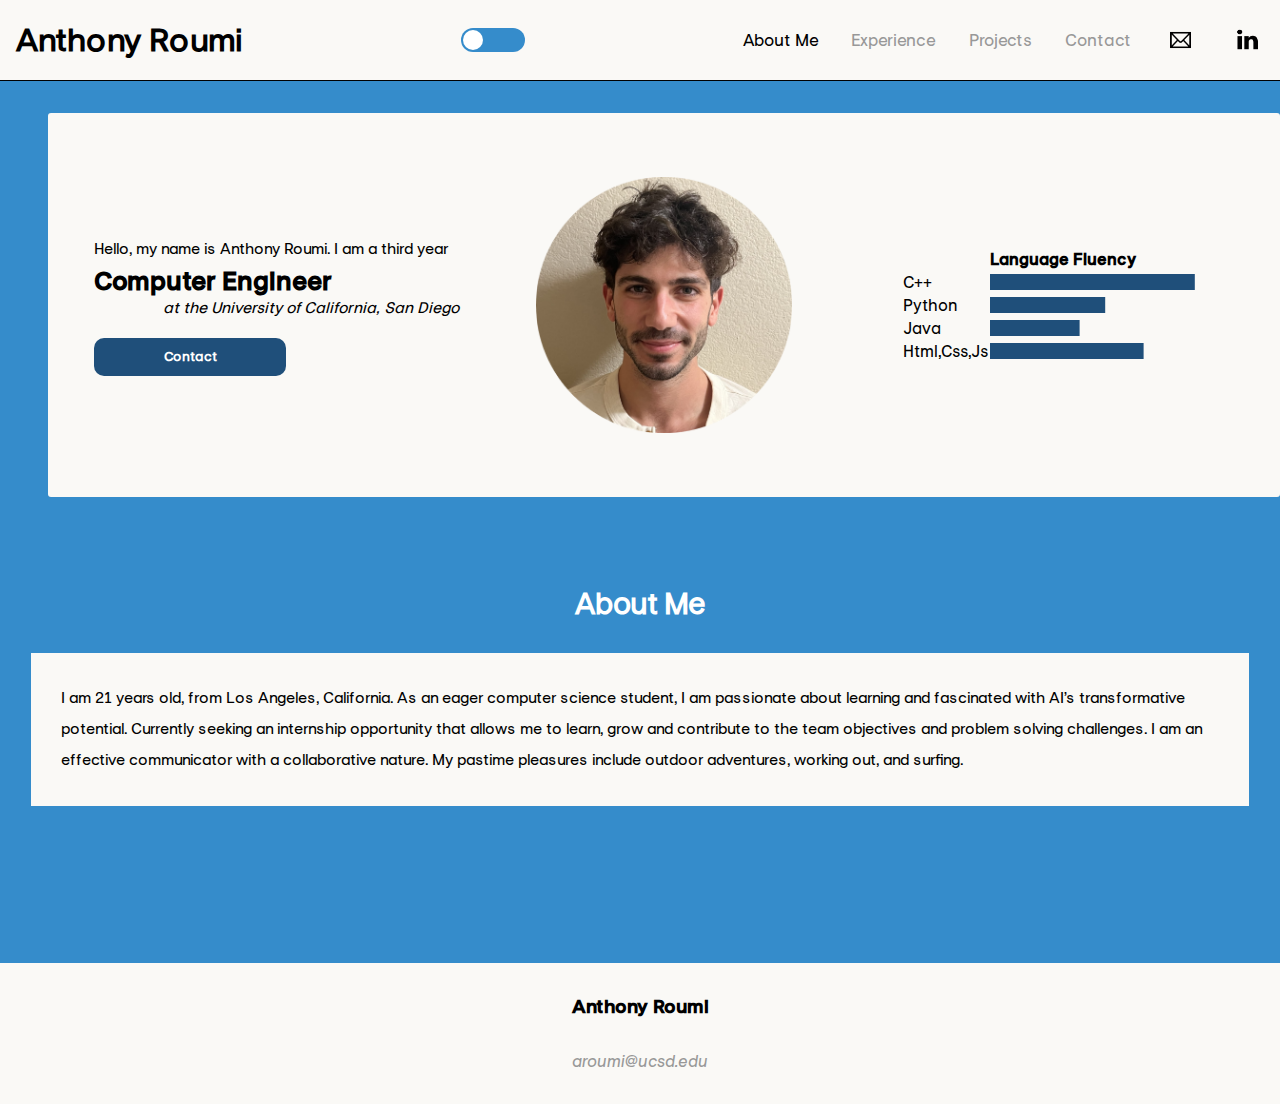
==== commit b59c44c2: "smallfix" ====
--- a/index.html
+++ b/index.html
@@ -73,7 +73,7 @@
 						
 						<em> at the University of California, San Diego</em>
 						<br>
-						<button id="contact"> Contact</button>
+						<button onclick= "window.location='/contact_me.html';" id="contact"> Contact</button>
 					</section>
 					
 					<img src="/images/profilepic.png" alt="Profile image">
--- a/styles/header.css
+++ b/styles/header.css
@@ -55,6 +55,7 @@
   color:rgb(152, 152, 152);
 }
 
+
 a:has(+img) {
   display:flex;
 }
@@ -103,7 +104,7 @@
   /* position: relative; */
   display: block;
   cursor: pointer;
-  background-color: var(--button-color);
+  background-color: var(--background-color);
   transition: 0.3s;
   width: 4em;
   height: 1.5em;
@@ -128,6 +129,6 @@
 }
 
 input:checked + .slider {
-  background-color: black;
-  box-shadow: 0 0 12px white;
+  background-color: #1f4f7a;
+ 
 }--- a/styles/dropdown.css
+++ b/styles/dropdown.css
@@ -37,6 +37,7 @@
   z-index: 1;
   
 }
+
 
 
 ul:last-child li img {
--- a/styles/main.css
+++ b/styles/main.css
@@ -41,7 +41,7 @@
   border-radius: 10px;
   border: none;
   transition: all 100ms ease-out;
-  color: var(--offwhite);
+  color:white;
   font-weight: bold;
 }
 
--- a/styles/tablet.css
+++ b/styles/tablet.css
@@ -42,7 +42,7 @@
   border-radius: 10px;
   border: none;
   transition: all 100ms ease-out;
-  color: var(--offwhite);
+  color: white;
   font-weight: bold;
 }
 
--- a/styles/phone.css
+++ b/styles/phone.css
@@ -43,7 +43,7 @@
   border-radius: 10px;
   border: none;
   transition: all 100ms ease-out;
-  color: var(--offwhite);
+  color: white;
   font-weight: bold;
 }
 
